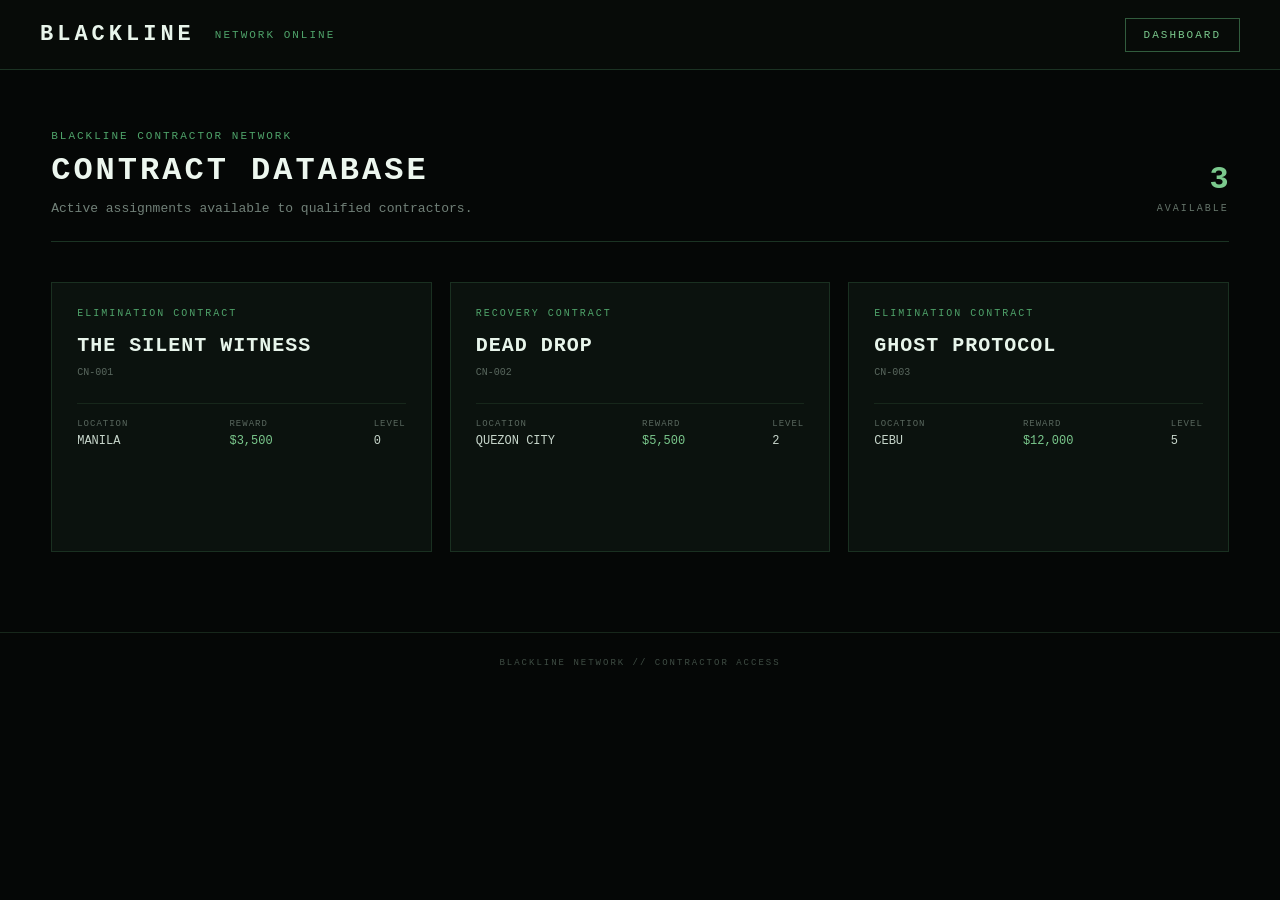
==== contracts.html @ cc5040ad "Add player progression and contract system" ====
<!DOCTYPE html>
<html lang="en">

<head>

    <meta charset="UTF-8">

    <meta
        name="viewport"
        content="width=device-width, initial-scale=1.0"
    >

    <title>BLACKLINE | Contracts</title>

    <link
        rel="stylesheet"
        href="./css/contracts.css"
    >

</head>


<body>


    <!-- ========================================
         TOP BAR
    ========================================= -->

    <header class="topbar">

        <div class="brand">

            <span class="brand-name">
                BLACKLINE
            </span>

            <span class="network-status">
                NETWORK ONLINE
            </span>

        </div>


        <button
            id="backButton"
            class="back-button"
        >
            DASHBOARD
        </button>

    </header>



    <!-- ========================================
         MAIN CONTENT
    ========================================= -->

    <main class="contracts-container">


        <!-- PAGE HEADER -->

        <section class="page-header">

            <div>

                <p class="classification">
                    BLACKLINE CONTRACTOR NETWORK
                </p>

                <h1>
                    CONTRACT DATABASE
                </h1>

                <p class="page-description">
                    Active assignments available to qualified
                    contractors.
                </p>

            </div>


            <div class="contract-count">

                <span id="contractCount">
                    0
                </span>

                <small>
                    AVAILABLE
                </small>

            </div>

        </section>



        <!-- ========================================
             CONTRACT LIST
        ========================================= -->

        <section class="contracts-section">

            <div
                id="contractsGrid"
                class="contracts-grid"
            >
            </div>

        </section>



        <!-- ========================================
             CONTRACT DETAILS
        ========================================= -->

        <section
            id="contractDetails"
            class="contract-details hidden"
        >

            <button
                id="closeDetails"
                class="close-button"
            >
                ← BACK TO CONTRACTS
            </button>


            <div class="details-header">

                <div>

                    <p
                        id="detailsClassification"
                        class="classification"
                    >
                    </p>

                    <h2 id="detailsTitle">
                    </h2>

                    <p
                        id="detailsId"
                        class="contract-id"
                    >
                    </p>

                </div>


                <div
                    id="detailsDifficulty"
                    class="difficulty"
                >
                </div>

            </div>


            <div class="details-grid">


                <div class="detail-panel">

                    <span class="detail-label">
                        TARGET
                    </span>

                    <span
                        id="detailsTarget"
                        class="detail-value"
                    >
                    </span>

                </div>


                <div class="detail-panel">

                    <span class="detail-label">
                        LOCATION
                    </span>

                    <span
                        id="detailsLocation"
                        class="detail-value"
                    >
                    </span>

                </div>


                <div class="detail-panel">

                    <span class="detail-label">
                        REQUIRED LEVEL
                    </span>

                    <span
                        id="detailsLevel"
                        class="detail-value"
                    >
                    </span>

                </div>


                <div class="detail-panel">

                    <span class="detail-label">
                        REWARD
                    </span>

                    <span
                        id="detailsReward"
                        class="detail-value reward"
                    >
                    </span>

                </div>


                <div class="detail-panel">

                    <span class="detail-label">
                        EXPERIENCE
                    </span>

                    <span
                        id="detailsXP"
                        class="detail-value"
                    >
                    </span>

                </div>


            </div>



            <div class="details-description">

                <span class="detail-label">
                    CONTRACT BRIEF
                </span>

                <p id="detailsDescription">
                </p>

            </div>



            <div class="details-actions">

                <button
                    id="acceptContract"
                    class="accept-button"
                >
                    ACCEPT CONTRACT
                </button>

            </div>


            <div
                id="contractMessage"
                class="contract-message"
            >
            </div>

        </section>


    </main>



    <!-- ========================================
         FOOTER
    ========================================= -->

    <footer>

        BLACKLINE NETWORK // CONTRACTOR ACCESS

    </footer>



    <script src="./js/player-state.js"></script>
    <script src="./js/contracts.js"></script> 

</body>

</html>
---- css/contracts.css ----
/* ========================================
   GLOBAL
======================================== */

* {
    box-sizing: border-box;
    margin: 0;
    padding: 0;
}


body {

    min-height: 100vh;

    background: #050706;

    color: #d9e6dc;

    font-family:
        "Courier New",
        monospace;

}


/* ========================================
   TOP BAR
======================================== */

.topbar {

    height: 70px;

    padding: 0 40px;

    display: flex;

    align-items: center;

    justify-content: space-between;

    border-bottom: 1px solid #1b3323;

    background: #070b08;

}


.brand {

    display: flex;

    align-items: center;

    gap: 20px;

}


.brand-name {

    font-size: 22px;

    font-weight: bold;

    letter-spacing: 4px;

    color: #e8f5eb;

}


.network-status {

    font-size: 11px;

    letter-spacing: 2px;

    color: #4fa36a;

}


.back-button {

    padding: 10px 18px;

    background: transparent;

    color: #7bc98d;

    border: 1px solid #315c3d;

    font-family: inherit;

    font-size: 11px;

    letter-spacing: 2px;

    cursor: pointer;

    transition: 0.2s;

}


.back-button:hover {

    background: #102016;

    border-color: #4fa36a;

}


/* ========================================
   MAIN CONTAINER
======================================== */

.contracts-container {

    width: min(1200px, 92%);

    margin: 0 auto;

    padding: 60px 0 80px;

}


/* ========================================
   PAGE HEADER
======================================== */

.page-header {

    display: flex;

    justify-content: space-between;

    align-items: flex-end;

    margin-bottom: 40px;

    padding-bottom: 25px;

    border-bottom: 1px solid #1b3323;

}


.classification {

    margin-bottom: 10px;

    font-size: 11px;

    letter-spacing: 2px;

    color: #4fa36a;

}


.page-header h1 {

    font-size: 32px;

    letter-spacing: 3px;

    color: #edf7ef;

}


.page-description {

    margin-top: 12px;

    color: #718078;

    font-size: 13px;

}


.contract-count {

    text-align: right;

}


.contract-count span {

    display: block;

    font-size: 32px;

    font-weight: bold;

    color: #7bc98d;

}


.contract-count small {

    font-size: 10px;

    letter-spacing: 2px;

    color: #65746a;

}


/* ========================================
   CONTRACT GRID
======================================== */

.contracts-grid {

    display: grid;

    grid-template-columns:
        repeat(3, 1fr);

    gap: 18px;

}


.contract-card {

    position: relative;

    padding: 25px;

    min-height: 270px;

    background: #0b120e;

    border: 1px solid #1a3021;

    cursor: pointer;

    transition:
        border-color 0.2s,
        background 0.2s,
        transform 0.2s;

}


.contract-card:hover {

    background: #0f1a13;

    border-color: #3b754c;

    transform: translateY(-3px);

}


.card-classification {

    font-size: 10px;

    letter-spacing: 2px;

    color: #4fa36a;

    margin-bottom: 15px;

}


.contract-card h3 {

    font-size: 20px;

    letter-spacing: 1px;

    color: #e8f5eb;

    margin-bottom: 10px;

}


.card-id {

    font-size: 10px;

    color: #59675e;

    margin-bottom: 25px;

}


.card-info {

    display: flex;

    justify-content: space-between;

    padding-top: 15px;

    border-top: 1px solid #17271b;

}


.card-info div {

    display: flex;

    flex-direction: column;

    gap: 5px;

}


.card-label {

    font-size: 9px;

    letter-spacing: 1px;

    color: #59675e;

}


.card-value {

    font-size: 12px;

    color: #c7d6cb;

}


.card-reward {

    color: #7bc98d;

}


.difficulty {

    display: inline-block;

    padding: 5px 8px;

    font-size: 9px;

    letter-spacing: 1px;

    border: 1px solid #315c3d;

    color: #7bc98d;

}


/* ========================================
   CONTRACT DETAILS
======================================== */

.contract-details {

    margin-top: 30px;

    padding: 35px;

    background: #0b120e;

    border: 1px solid #294b32;

}


.hidden {

    display: none;

}


.close-button {

    background: transparent;

    border: none;

    color: #65746a;

    font-family: inherit;

    font-size: 10px;

    letter-spacing: 1px;

    cursor: pointer;

    margin-bottom: 35px;

}


.close-button:hover {

    color: #7bc98d;

}


.details-header {

    display: flex;

    justify-content: space-between;

    align-items: flex-start;

    padding-bottom: 25px;

    border-bottom: 1px solid #1b3323;

}


.details-header h2 {

    font-size: 30px;

    letter-spacing: 2px;

    color: #edf7ef;

}


.contract-id {

    margin-top: 10px;

    color: #59675e;

    font-size: 10px;

    letter-spacing: 1px;

}


/* ========================================
   DETAILS GRID
======================================== */

.details-grid {

    display: grid;

    grid-template-columns:
        repeat(5, 1fr);

    gap: 10px;

    margin-top: 25px;

}


.detail-panel {

    padding: 18px;

    background: #080d0a;

    border: 1px solid #17271b;

}


.detail-label {

    display: block;

    margin-bottom: 8px;

    font-size: 9px;

    letter-spacing: 1px;

    color: #59675e;

}


.detail-value {

    font-size: 13px;

    color: #d4dfd7;

}


.reward {

    color: #7bc98d;

}


/* ========================================
   DESCRIPTION
======================================== */

.details-description {

    margin-top: 30px;

    padding: 25px;

    background: #080d0a;

    border-left: 2px solid #3b754c;

}


.details-description p {

    max-width: 850px;

    line-height: 1.8;

    color: #9aa89e;

    font-size: 13px;

}


/* ========================================
   ACTIONS
======================================== */

.details-actions {

    margin-top: 30px;

}


.accept-button {

    width: 100%;

    padding: 15px;

    background: #102417;

    border: 1px solid #3b754c;

    color: #9ce3aa;

    font-family: inherit;

    font-size: 12px;

    font-weight: bold;

    letter-spacing: 2px;

    cursor: pointer;

    transition: 0.2s;

}


.accept-button:hover {

    background: #17351f;

    border-color: #68b879;

}


.accept-button:disabled {

    cursor: not-allowed;

    opacity: 0.5;

}


.contract-message {

    margin-top: 15px;

    text-align: center;

    font-size: 11px;

    letter-spacing: 1px;

    color: #7bc98d;

}


/* ========================================
   FOOTER
======================================== */

footer {

    padding: 25px;

    text-align: center;

    border-top: 1px solid #17271b;

    color: #3f4d44;

    font-size: 9px;

    letter-spacing: 2px;

}


/* ========================================
   RESPONSIVE
======================================== */

@media (max-width: 900px) {

    .contracts-grid {

        grid-template-columns:
            repeat(2, 1fr);

    }

    .details-grid {

        grid-template-columns:
            repeat(2, 1fr);

    }

}


@media (max-width: 600px) {

    .topbar {

        padding: 0 20px;

    }

    .contracts-container {

        padding-top: 35px;

    }

    .page-header {

        align-items: flex-start;

        flex-direction: column;

        gap: 20px;

    }

    .contract-count {

        text-align: left;

    }

    .contracts-grid {

        grid-template-columns: 1fr;

    }

    .details-grid {

        grid-template-columns: 1fr;

    }

    .details-header {

        flex-direction: column;

        gap: 20px;

    }

}
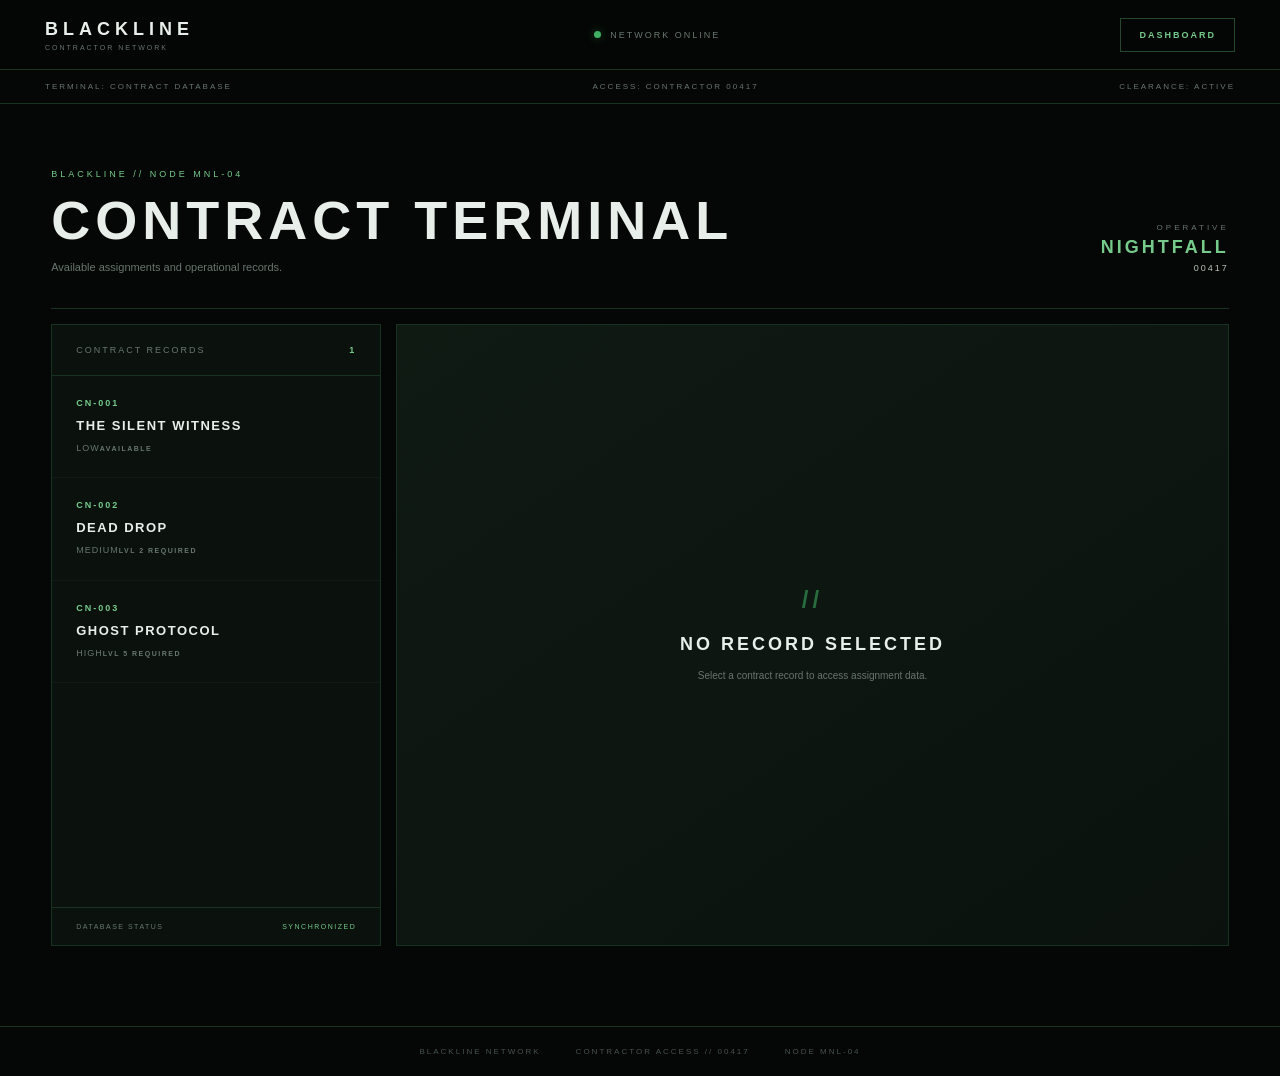
==== commit 1f2af9c3: "Build 8.5 - BLACKLINE UI System" ====
--- a/contracts.html
+++ b/contracts.html
@@ -10,7 +10,7 @@
         content="width=device-width, initial-scale=1.0"
     >
 
-    <title>BLACKLINE | Contracts</title>
+    <title>BLACKLINE | Contract Terminal</title>
 
     <link
         rel="stylesheet"
@@ -24,278 +24,414 @@
 
 
     <!-- ========================================
-         TOP BAR
+         BLACKLINE TERMINAL
     ========================================= -->
 
-    <header class="topbar">
-
-        <div class="brand">
-
-            <span class="brand-name">
-                BLACKLINE
-            </span>
-
-            <span class="network-status">
-                NETWORK ONLINE
+    <div class="terminal-shell">
+
+
+        <!-- ====================================
+             TOP BAR
+        ===================================== -->
+
+        <header class="topbar">
+
+            <div class="system-brand">
+
+                <div class="brand-main">
+                    BLACKLINE
+                </div>
+
+                <div class="brand-sub">
+                    CONTRACTOR NETWORK
+                </div>
+
+            </div>
+
+
+            <div class="topbar-center">
+
+                <span class="system-indicator"></span>
+
+                <span>
+                    NETWORK ONLINE
+                </span>
+
+            </div>
+
+
+            <button
+                id="backButton"
+                class="terminal-button back-button"
+            >
+                DASHBOARD
+            </button>
+
+        </header>
+
+
+
+        <!-- ====================================
+             SYSTEM BAR
+        ===================================== -->
+
+        <div class="system-bar">
+
+            <span>
+                TERMINAL: CONTRACT DATABASE
+            </span>
+
+            <span>
+                ACCESS: CONTRACTOR 00417
+            </span>
+
+            <span>
+                CLEARANCE: ACTIVE
             </span>
 
         </div>
 
 
-        <button
-            id="backButton"
-            class="back-button"
-        >
-            DASHBOARD
-        </button>
-
-    </header>
+
+        <!-- ====================================
+             MAIN
+        ===================================== -->
+
+        <main class="terminal-main">
+
+
+            <!-- ==================================
+                 TERMINAL HEADER
+            =================================== -->
+
+            <section class="terminal-header">
+
+                <div>
+
+                    <div class="section-code">
+                        BLACKLINE // NODE MNL-04
+                    </div>
+
+                    <h1>
+                        CONTRACT TERMINAL
+                    </h1>
+
+                    <p>
+                        Available assignments and operational records.
+                    </p>
+
+                </div>
+
+
+                <div class="operative-info">
+
+                    <span class="info-label">
+                        OPERATIVE
+                    </span>
+
+                    <strong id="operativeCodename">
+                        NIGHTFALL
+                    </strong>
+
+                    <span id="operativeId">
+                        00417
+                    </span>
+
+                </div>
+
+            </section>
+
+
+
+            <!-- ==================================
+                 TERMINAL CONTENT
+            =================================== -->
+
+            <section class="terminal-content">
+
+
+                <!-- =================================
+                     CONTRACT RECORDS
+                ================================== -->
+
+                <aside class="contract-list-panel">
+
+
+                    <div class="panel-header">
+
+                        <span>
+                            CONTRACT RECORDS
+                        </span>
+
+                        <span id="contractCount">
+                            0
+                        </span>
+
+                    </div>
+
+
+                    <div
+                        id="contractsGrid"
+                        class="contract-list"
+                    >
+                    </div>
+
+
+                    <div class="panel-footer">
+
+                        DATABASE STATUS
+
+                        <span>
+                            SYNCHRONIZED
+                        </span>
+
+                    </div>
+
+                </aside>
+
+
+
+                <!-- =================================
+                     CONTRACT DETAILS
+                ================================== -->
+
+                <section
+                    id="contractDetails"
+                    class="contract-details"
+                >
+
+
+                    <div class="details-empty">
+
+                        <div class="empty-symbol">
+                            //
+                        </div>
+
+                        <h2>
+                            NO RECORD SELECTED
+                        </h2>
+
+                        <p>
+                            Select a contract record
+                            to access assignment data.
+                        </p>
+
+                    </div>
+
+
+                    <!-- =============================
+                         ACTUAL DETAILS
+                    ============================== -->
+
+                    <div
+                        id="detailsContent"
+                        class="details-content hidden"
+                    >
+
+
+                        <div class="details-top">
+
+                            <div>
+
+                                <div
+                                    id="detailsClassification"
+                                    class="classification"
+                                >
+                                </div>
+
+                                <h2 id="detailsTitle">
+                                </h2>
+
+                                <div
+                                    id="detailsId"
+                                    class="details-id"
+                                >
+                                </div>
+
+                            </div>
+
+
+                            <div
+                                id="detailsDifficulty"
+                                class="difficulty"
+                            >
+                            </div>
+
+                        </div>
+
+
+
+                        <!-- =========================
+                             DATA GRID
+                        ========================== -->
+
+                        <div class="data-grid">
+
+
+                            <div class="data-cell">
+
+                                <span>
+                                    TARGET
+                                </span>
+
+                                <strong id="detailsTarget">
+                                </strong>
+
+                            </div>
+
+
+                            <div class="data-cell">
+
+                                <span>
+                                    LOCATION
+                                </span>
+
+                                <strong id="detailsLocation">
+                                </strong>
+
+                            </div>
+
+
+                            <div class="data-cell">
+
+                                <span>
+                                    REQUIRED LEVEL
+                                </span>
+
+                                <strong id="detailsLevel">
+                                </strong>
+
+                            </div>
+
+
+                            <div class="data-cell">
+
+                                <span>
+                                    REWARD
+                                </span>
+
+                                <strong
+                                    id="detailsReward"
+                                    class="reward"
+                                >
+                                </strong>
+
+                            </div>
+
+
+                            <div class="data-cell">
+
+                                <span>
+                                    EXPERIENCE
+                                </span>
+
+                                <strong id="detailsXP">
+                                </strong>
+
+                            </div>
+
+
+                        </div>
+
+
+
+                        <!-- =========================
+                             BRIEF
+                        ========================== -->
+
+                        <div class="brief-panel">
+
+                            <div class="brief-header">
+
+                                <span>
+                                    CONTRACT BRIEF
+                                </span>
+
+                                <span>
+                                    CLASSIFIED
+                                </span>
+
+                            </div>
+
+
+                            <p id="detailsDescription">
+                            </p>
+
+                        </div>
+
+
+
+                        <!-- =========================
+                             ACTION
+                        ========================== -->
+
+                        <div class="details-actions">
+
+
+                            <div
+                                id="contractMessage"
+                                class="contract-message"
+                            >
+                            </div>
+
+
+                            <button
+                                id="acceptContract"
+                                class="accept-button"
+                            >
+                                ACCEPT CONTRACT
+                            </button>
+
+                        </div>
+
+
+                    </div>
+
+                </section>
+
+
+            </section>
+
+
+        </main>
+
+
+
+        <!-- ====================================
+             FOOTER
+        ===================================== -->
+
+        <footer class="terminal-footer">
+
+            <span>
+                BLACKLINE NETWORK
+            </span>
+
+            <span>
+                CONTRACTOR ACCESS // 00417
+            </span>
+
+            <span>
+                NODE MNL-04
+            </span>
+
+        </footer>
+
+
+    </div>
 
 
 
     <!-- ========================================
-         MAIN CONTENT
+         SCRIPTS
     ========================================= -->
 
-    <main class="contracts-container">
-
-
-        <!-- PAGE HEADER -->
-
-        <section class="page-header">
-
-            <div>
-
-                <p class="classification">
-                    BLACKLINE CONTRACTOR NETWORK
-                </p>
-
-                <h1>
-                    CONTRACT DATABASE
-                </h1>
-
-                <p class="page-description">
-                    Active assignments available to qualified
-                    contractors.
-                </p>
-
-            </div>
-
-
-            <div class="contract-count">
-
-                <span id="contractCount">
-                    0
-                </span>
-
-                <small>
-                    AVAILABLE
-                </small>
-
-            </div>
-
-        </section>
-
-
-
-        <!-- ========================================
-             CONTRACT LIST
-        ========================================= -->
-
-        <section class="contracts-section">
-
-            <div
-                id="contractsGrid"
-                class="contracts-grid"
-            >
-            </div>
-
-        </section>
-
-
-
-        <!-- ========================================
-             CONTRACT DETAILS
-        ========================================= -->
-
-        <section
-            id="contractDetails"
-            class="contract-details hidden"
-        >
-
-            <button
-                id="closeDetails"
-                class="close-button"
-            >
-                ← BACK TO CONTRACTS
-            </button>
-
-
-            <div class="details-header">
-
-                <div>
-
-                    <p
-                        id="detailsClassification"
-                        class="classification"
-                    >
-                    </p>
-
-                    <h2 id="detailsTitle">
-                    </h2>
-
-                    <p
-                        id="detailsId"
-                        class="contract-id"
-                    >
-                    </p>
-
-                </div>
-
-
-                <div
-                    id="detailsDifficulty"
-                    class="difficulty"
-                >
-                </div>
-
-            </div>
-
-
-            <div class="details-grid">
-
-
-                <div class="detail-panel">
-
-                    <span class="detail-label">
-                        TARGET
-                    </span>
-
-                    <span
-                        id="detailsTarget"
-                        class="detail-value"
-                    >
-                    </span>
-
-                </div>
-
-
-                <div class="detail-panel">
-
-                    <span class="detail-label">
-                        LOCATION
-                    </span>
-
-                    <span
-                        id="detailsLocation"
-                        class="detail-value"
-                    >
-                    </span>
-
-                </div>
-
-
-                <div class="detail-panel">
-
-                    <span class="detail-label">
-                        REQUIRED LEVEL
-                    </span>
-
-                    <span
-                        id="detailsLevel"
-                        class="detail-value"
-                    >
-                    </span>
-
-                </div>
-
-
-                <div class="detail-panel">
-
-                    <span class="detail-label">
-                        REWARD
-                    </span>
-
-                    <span
-                        id="detailsReward"
-                        class="detail-value reward"
-                    >
-                    </span>
-
-                </div>
-
-
-                <div class="detail-panel">
-
-                    <span class="detail-label">
-                        EXPERIENCE
-                    </span>
-
-                    <span
-                        id="detailsXP"
-                        class="detail-value"
-                    >
-                    </span>
-
-                </div>
-
-
-            </div>
-
-
-
-            <div class="details-description">
-
-                <span class="detail-label">
-                    CONTRACT BRIEF
-                </span>
-
-                <p id="detailsDescription">
-                </p>
-
-            </div>
-
-
-
-            <div class="details-actions">
-
-                <button
-                    id="acceptContract"
-                    class="accept-button"
-                >
-                    ACCEPT CONTRACT
-                </button>
-
-            </div>
-
-
-            <div
-                id="contractMessage"
-                class="contract-message"
-            >
-            </div>
-
-        </section>
-
-
-    </main>
-
-
-
-    <!-- ========================================
-         FOOTER
-    ========================================= -->
-
-    <footer>
-
-        BLACKLINE NETWORK // CONTRACTOR ACCESS
-
-    </footer>
-
-
-
     <script src="./js/player-state.js"></script>
-    <script src="./js/contracts.js"></script> 
+
+    <script src="./js/world-state.js"></script>
+
+    <script src="./js/contracts.js"></script>
+
 
 </body>
 
--- a/css/contracts.css
+++ b/css/contracts.css
@@ -1,26 +1,75 @@
 /* ========================================
-   GLOBAL
+   BLACKLINE CONTRACT DATABASE
+   DASHBOARD-MATCHED UI
+======================================== */
+
+
+/* ========================================
+   RESET
 ======================================== */
 
 * {
-    box-sizing: border-box;
     margin: 0;
     padding: 0;
+    box-sizing: border-box;
+}
+
+
+:root {
+    --black: #050706;
+    --black-light: #080c09;
+
+    --panel: #0b120e;
+    --panel-light: #0f1a13;
+
+    --border: #183221;
+    --border-light: #23472f;
+
+    --green-dark: #174428;
+    --green: #286b3e;
+    --green-bright: #3faf62;
+    --green-light: #75c98a;
+
+    --white: #e8eee9;
+    --text: #b6c3ba;
+    --muted: #68766e;
+
+    --danger: #8f4545;
+}
+
+
+html {
+    background: var(--black);
 }
 
 
 body {
+    background: var(--black);
+    color: var(--white);
+
+    font-family:
+        Arial,
+        Helvetica,
+        sans-serif;
 
     min-height: 100vh;
-
-    background: #050706;
-
-    color: #d9e6dc;
-
-    font-family:
-        "Courier New",
-        monospace;
-
+}
+
+
+button {
+    font-family: inherit;
+}
+
+
+/* ========================================
+   TERMINAL SHELL
+======================================== */
+
+.terminal-shell {
+    min-height: 100vh;
+
+    display: flex;
+    flex-direction: column;
 }
 
 
@@ -29,596 +78,822 @@
 ======================================== */
 
 .topbar {
-
     height: 70px;
 
-    padding: 0 40px;
-
-    display: flex;
-
+    display: flex;
     align-items: center;
-
     justify-content: space-between;
 
-    border-bottom: 1px solid #1b3323;
-
-    background: #070b08;
-
-}
-
-
-.brand {
-
-    display: flex;
-
+    padding: 0 45px;
+
+    border-bottom: 1px solid var(--border);
+
+    background: rgba(5, 7, 6, 0.95);
+}
+
+
+/* ========================================
+   BRAND
+======================================== */
+
+.system-brand {
+    display: flex;
+    flex-direction: column;
+    gap: 4px;
+}
+
+
+.brand-main {
+    font-size: 18px;
+
+    font-weight: 800;
+
+    letter-spacing: 5px;
+
+    color: var(--white);
+}
+
+
+.brand-sub {
+    color: var(--muted);
+
+    font-size: 7px;
+
+    letter-spacing: 2px;
+}
+
+
+/* ========================================
+   NETWORK STATUS
+======================================== */
+
+.topbar-center {
+    display: flex;
     align-items: center;
 
-    gap: 20px;
-
-}
-
-
-.brand-name {
-
-    font-size: 22px;
-
-    font-weight: bold;
+    gap: 9px;
+
+    color: var(--muted);
+
+    font-size: 9px;
+
+    letter-spacing: 2px;
+}
+
+
+.system-indicator {
+    width: 7px;
+    height: 7px;
+
+    border-radius: 50%;
+
+    background: var(--green-bright);
+
+    box-shadow:
+        0 0 10px rgba(63, 175, 98, 0.45);
+}
+
+
+/* ========================================
+   TOPBAR BUTTON
+======================================== */
+
+.terminal-button {
+    padding: 11px 18px;
+
+    background: transparent;
+
+    color: var(--green-light);
+
+    border: 1px solid var(--border-light);
+
+    font-size: 9px;
+
+    font-weight: 700;
+
+    letter-spacing: 2px;
+
+    cursor: pointer;
+
+    transition:
+        background 0.25s ease,
+        border-color 0.25s ease,
+        color 0.25s ease;
+}
+
+
+.terminal-button:hover {
+    background: var(--green-dark);
+
+    border-color: var(--green-bright);
+
+    color: var(--white);
+}
+
+
+/* ========================================
+   SYSTEM BAR
+======================================== */
+
+.system-bar {
+    display: flex;
+    align-items: center;
+    justify-content: space-between;
+
+    padding: 12px 45px;
+
+    border-bottom: 1px solid var(--border);
+
+    color: var(--muted);
+
+    font-size: 8px;
+
+    letter-spacing: 2px;
+}
+
+
+/* ========================================
+   MAIN
+======================================== */
+
+.terminal-main {
+    width: min(1200px, 92%);
+
+    margin: 0 auto;
+
+    padding: 65px 0 80px;
+
+    flex: 1;
+}
+
+
+/* ========================================
+   TERMINAL HEADER
+======================================== */
+
+.terminal-header {
+    display: flex;
+
+    align-items: flex-end;
+
+    justify-content: space-between;
+
+    padding-bottom: 35px;
+
+    border-bottom: 1px solid var(--border);
+}
+
+
+.section-code {
+    color: var(--green-light);
+
+    font-size: 9px;
+
+    letter-spacing: 3px;
+
+    margin-bottom: 10px;
+}
+
+
+.terminal-header h1 {
+    font-size: clamp(36px, 5vw, 54px);
+
+    font-weight: 800;
+
+    letter-spacing: 5px;
+}
+
+
+.terminal-header p {
+    margin-top: 10px;
+
+    color: var(--muted);
+
+    font-size: 11px;
+}
+
+
+/* ========================================
+   OPERATIVE INFO
+======================================== */
+
+.operative-info {
+    display: flex;
+
+    flex-direction: column;
+
+    align-items: flex-end;
+
+    gap: 5px;
+}
+
+
+.info-label {
+    color: var(--muted);
+
+    font-size: 8px;
+
+    letter-spacing: 3px;
+}
+
+
+.operative-info strong {
+    color: var(--green-light);
+
+    font-size: 18px;
+
+    letter-spacing: 3px;
+}
+
+
+#operativeId {
+    color: var(--text);
+
+    font-size: 9px;
+
+    letter-spacing: 2px;
+}
+
+
+/* ========================================
+   MAIN CONTENT
+======================================== */
+
+.terminal-content {
+    display: grid;
+
+    grid-template-columns: 330px 1fr;
+
+    gap: 15px;
+
+    margin-top: 15px;
+
+    align-items: stretch;
+}
+
+
+/* ========================================
+   SHARED PANEL
+======================================== */
+
+.contract-list-panel,
+.contract-details {
+    background: var(--panel);
+
+    border: 1px solid var(--border);
+}
+
+
+/* ========================================
+   CONTRACT LIST PANEL
+======================================== */
+
+.contract-list-panel {
+    display: flex;
+
+    flex-direction: column;
+
+    min-height: 620px;
+}
+
+
+.panel-header {
+    display: flex;
+
+    align-items: center;
+
+    justify-content: space-between;
+
+    padding: 20px 24px;
+
+    border-bottom: 1px solid var(--border);
+
+    color: var(--muted);
+
+    font-size: 9px;
+
+    letter-spacing: 2px;
+}
+
+
+#contractCount {
+    color: var(--green-light);
+
+    font-weight: 700;
+}
+
+
+/* ========================================
+   CONTRACT LIST
+======================================== */
+
+.contract-list {
+    display: flex;
+
+    flex-direction: column;
+
+    flex: 1;
+}
+
+
+/* ========================================
+   CONTRACT RECORD
+======================================== */
+
+.contract-record {
+    position: relative;
+
+    padding: 22px 24px;
+
+    border-bottom: 1px solid #101a14;
+
+    cursor: pointer;
+
+    transition:
+        background 0.25s ease,
+        border-color 0.25s ease;
+}
+
+
+.contract-record:hover {
+    background: var(--panel-light);
+}
+
+
+.contract-record.selected {
+    background:
+        linear-gradient(
+            145deg,
+            var(--panel-light),
+            var(--panel)
+        );
+
+    border-left: 2px solid var(--green-bright);
+}
+
+
+.contract-record.selected::before {
+    content: "";
+
+    position: absolute;
+
+    left: 0;
+    top: 0;
+    bottom: 0;
+
+    width: 1px;
+
+    background: var(--green-bright);
+
+    box-shadow:
+        0 0 10px rgba(63, 175, 98, 0.3);
+}
+
+
+/* ========================================
+   RECORD HEADER
+======================================== */
+
+.record-header {
+    display: flex;
+
+    align-items: flex-start;
+
+    justify-content: space-between;
+
+    gap: 15px;
+}
+
+
+.record-id {
+    color: var(--green-light);
+
+    font-size: 9px;
+
+    font-weight: 700;
+
+    letter-spacing: 2px;
+}
+
+
+.record-status {
+    font-size: 7px;
+
+    font-weight: 700;
+
+    letter-spacing: 1.5px;
+}
+
+
+.record-status.available,
+.record-status.active {
+    color: var(--green-light);
+}
+
+
+.record-status.locked {
+    color: var(--muted);
+}
+
+
+.record-status.resolved {
+    color: var(--green-bright);
+}
+
+
+.record-status.failed {
+    color: var(--danger);
+}
+
+
+/* ========================================
+   RECORD TITLE
+======================================== */
+
+.record-title {
+    margin-top: 10px;
+
+    color: var(--white);
+
+    font-size: 13px;
+
+    font-weight: 700;
+
+    letter-spacing: 1.5px;
+}
+
+
+.record-meta {
+    margin-top: 8px;
+
+    color: var(--muted);
+
+    font-size: 9px;
+
+    letter-spacing: 1px;
+
+    line-height: 1.6;
+}
+
+
+/* ========================================
+   PANEL FOOTER
+======================================== */
+
+.panel-footer {
+    display: flex;
+
+    justify-content: space-between;
+
+    gap: 15px;
+
+    padding: 15px 24px;
+
+    border-top: 1px solid var(--border);
+
+    color: var(--muted);
+
+    font-size: 7px;
+
+    letter-spacing: 1.5px;
+}
+
+
+.panel-footer span {
+    color: var(--green-light);
+}
+
+
+/* ========================================
+   CONTRACT DETAILS
+======================================== */
+
+.contract-details {
+    min-height: 620px;
+
+    background:
+        linear-gradient(
+            145deg,
+            var(--panel-light),
+            var(--panel)
+        );
+}
+
+
+.details-empty {
+    min-height: 620px;
+
+    display: flex;
+
+    align-items: center;
+    justify-content: center;
+
+    flex-direction: column;
+
+    text-align: center;
+
+    padding: 40px;
+}
+
+
+.empty-symbol {
+    color: var(--green);
+
+    font-size: 24px;
+
+    font-weight: 700;
 
     letter-spacing: 4px;
 
-    color: #e8f5eb;
-
-}
-
-
-.network-status {
-
-    font-size: 11px;
-
-    letter-spacing: 2px;
-
-    color: #4fa36a;
-
-}
-
-
-.back-button {
-
-    padding: 10px 18px;
-
-    background: transparent;
-
-    color: #7bc98d;
-
-    border: 1px solid #315c3d;
-
-    font-family: inherit;
-
-    font-size: 11px;
-
-    letter-spacing: 2px;
-
-    cursor: pointer;
-
-    transition: 0.2s;
-
-}
-
-
-.back-button:hover {
-
-    background: #102016;
-
-    border-color: #4fa36a;
-
-}
-
-
-/* ========================================
-   MAIN CONTAINER
-======================================== */
-
-.contracts-container {
-
-    width: min(1200px, 92%);
-
-    margin: 0 auto;
-
-    padding: 60px 0 80px;
-
-}
-
-
-/* ========================================
-   PAGE HEADER
-======================================== */
-
-.page-header {
-
-    display: flex;
+    margin-bottom: 20px;
+}
+
+
+.details-empty h2 {
+    font-size: 18px;
+
+    letter-spacing: 3px;
+}
+
+
+.details-empty p {
+    max-width: 320px;
+
+    margin-top: 12px;
+
+    color: var(--muted);
+
+    font-size: 10px;
+
+    line-height: 1.7;
+}
+
+
+/* ========================================
+   DETAILS CONTENT
+======================================== */
+
+.details-content {
+    padding: 30px;
+}
+
+
+.hidden {
+    display: none;
+}
+
+
+/* ========================================
+   DETAILS TOP
+======================================== */
+
+.details-top {
+    display: flex;
+
+    align-items: flex-start;
 
     justify-content: space-between;
 
-    align-items: flex-end;
-
-    margin-bottom: 40px;
+    gap: 30px;
 
     padding-bottom: 25px;
 
-    border-bottom: 1px solid #1b3323;
-
+    border-bottom: 1px solid var(--border);
 }
 
 
 .classification {
-
-    margin-bottom: 10px;
-
-    font-size: 11px;
-
-    letter-spacing: 2px;
-
-    color: #4fa36a;
-
-}
-
-
-.page-header h1 {
-
-    font-size: 32px;
+    color: var(--green-light);
+
+    font-size: 9px;
 
     letter-spacing: 3px;
 
-    color: #edf7ef;
-
-}
-
-
-.page-description {
-
-    margin-top: 12px;
-
-    color: #718078;
-
-    font-size: 13px;
-
-}
-
-
-.contract-count {
-
-    text-align: right;
-
-}
-
-
-.contract-count span {
-
-    display: block;
-
-    font-size: 32px;
-
-    font-weight: bold;
-
-    color: #7bc98d;
-
-}
-
-
-.contract-count small {
-
-    font-size: 10px;
-
-    letter-spacing: 2px;
-
-    color: #65746a;
-
-}
-
-
-/* ========================================
-   CONTRACT GRID
-======================================== */
-
-.contracts-grid {
-
+    margin-bottom: 9px;
+}
+
+
+.details-top h2 {
+    font-size: 28px;
+
+    font-weight: 700;
+
+    letter-spacing: 3px;
+}
+
+
+.details-id {
+    margin-top: 8px;
+
+    color: var(--muted);
+
+    font-size: 8px;
+
+    letter-spacing: 2px;
+}
+
+
+/* ========================================
+   DIFFICULTY
+======================================== */
+
+.difficulty {
+    padding: 8px 12px;
+
+    border: 1px solid var(--border-light);
+
+    color: var(--green-light);
+
+    font-size: 8px;
+
+    font-weight: 700;
+
+    letter-spacing: 2px;
+
+    white-space: nowrap;
+}
+
+
+/* ========================================
+   DATA GRID
+======================================== */
+
+.data-grid {
     display: grid;
 
     grid-template-columns:
         repeat(3, 1fr);
 
-    gap: 18px;
-
-}
-
-
-.contract-card {
-
-    position: relative;
-
-    padding: 25px;
-
-    min-height: 270px;
-
-    background: #0b120e;
-
-    border: 1px solid #1a3021;
+    gap: 1px;
+
+    margin-top: 15px;
+
+    background: var(--border);
+}
+
+
+.data-cell {
+    min-height: 80px;
+
+    padding: 18px;
+
+    background: var(--panel);
+}
+
+
+.data-cell span {
+    display: block;
+
+    color: var(--muted);
+
+    font-size: 8px;
+
+    letter-spacing: 2px;
+
+    margin-bottom: 10px;
+}
+
+
+.data-cell strong {
+    color: var(--text);
+
+    font-size: 12px;
+
+    letter-spacing: 1px;
+}
+
+
+.data-cell .reward {
+    color: var(--green-light);
+}
+
+
+/* ========================================
+   BRIEF
+======================================== */
+
+.brief-panel {
+    margin-top: 15px;
+
+    border: 1px solid var(--border);
+
+    background: var(--panel);
+}
+
+
+.brief-header {
+    display: flex;
+
+    align-items: center;
+
+    justify-content: space-between;
+
+    padding: 16px 20px;
+
+    border-bottom: 1px solid var(--border);
+
+    color: var(--muted);
+
+    font-size: 8px;
+
+    letter-spacing: 2px;
+}
+
+
+.brief-header span:last-child {
+    color: var(--green-light);
+}
+
+
+.brief-panel p {
+    padding: 22px 20px;
+
+    color: var(--text);
+
+    font-size: 11px;
+
+    line-height: 1.8;
+}
+
+
+/* ========================================
+   ACTIONS
+======================================== */
+
+.details-actions {
+    display: flex;
+
+    align-items: center;
+
+    justify-content: space-between;
+
+    gap: 20px;
+
+    margin-top: 25px;
+}
+
+
+.contract-message {
+    color: var(--muted);
+
+    font-size: 9px;
+
+    letter-spacing: 1px;
+
+    line-height: 1.6;
+}
+
+
+.accept-button {
+    padding: 14px 24px;
+
+    background: transparent;
+
+    color: var(--green-light);
+
+    border: 1px solid var(--border-light);
+
+    font-size: 9px;
+
+    font-weight: 700;
+
+    letter-spacing: 2px;
 
     cursor: pointer;
 
     transition:
-        border-color 0.2s,
-        background 0.2s,
-        transform 0.2s;
-
-}
-
-
-.contract-card:hover {
-
-    background: #0f1a13;
-
-    border-color: #3b754c;
-
-    transform: translateY(-3px);
-
-}
-
-
-.card-classification {
-
-    font-size: 10px;
-
-    letter-spacing: 2px;
-
-    color: #4fa36a;
-
-    margin-bottom: 15px;
-
-}
-
-
-.contract-card h3 {
-
-    font-size: 20px;
-
-    letter-spacing: 1px;
-
-    color: #e8f5eb;
-
-    margin-bottom: 10px;
-
-}
-
-
-.card-id {
-
-    font-size: 10px;
-
-    color: #59675e;
-
-    margin-bottom: 25px;
-
-}
-
-
-.card-info {
-
-    display: flex;
-
-    justify-content: space-between;
-
-    padding-top: 15px;
-
-    border-top: 1px solid #17271b;
-
-}
-
-
-.card-info div {
-
-    display: flex;
-
-    flex-direction: column;
-
-    gap: 5px;
-
-}
-
-
-.card-label {
-
-    font-size: 9px;
-
-    letter-spacing: 1px;
-
-    color: #59675e;
-
-}
-
-
-.card-value {
-
-    font-size: 12px;
-
-    color: #c7d6cb;
-
-}
-
-
-.card-reward {
-
-    color: #7bc98d;
-
-}
-
-
-.difficulty {
-
-    display: inline-block;
-
-    padding: 5px 8px;
-
-    font-size: 9px;
-
-    letter-spacing: 1px;
-
-    border: 1px solid #315c3d;
-
-    color: #7bc98d;
-
-}
-
-
-/* ========================================
-   CONTRACT DETAILS
-======================================== */
-
-.contract-details {
-
-    margin-top: 30px;
-
-    padding: 35px;
-
-    background: #0b120e;
-
-    border: 1px solid #294b32;
-
-}
-
-
-.hidden {
-
-    display: none;
-
-}
-
-
-.close-button {
+        background 0.25s ease,
+        border-color 0.25s ease,
+        color 0.25s ease;
+}
+
+
+.accept-button:hover {
+    background: var(--green-dark);
+
+    border-color: var(--green-bright);
+
+    color: var(--white);
+}
+
+
+.accept-button:disabled {
+    color: var(--muted);
+
+    border-color: var(--border);
 
     background: transparent;
 
-    border: none;
-
-    color: #65746a;
-
-    font-family: inherit;
-
-    font-size: 10px;
-
-    letter-spacing: 1px;
-
-    cursor: pointer;
-
-    margin-bottom: 35px;
-
-}
-
-
-.close-button:hover {
-
-    color: #7bc98d;
-
-}
-
-
-.details-header {
-
-    display: flex;
-
-    justify-content: space-between;
-
-    align-items: flex-start;
-
-    padding-bottom: 25px;
-
-    border-bottom: 1px solid #1b3323;
-
-}
-
-
-.details-header h2 {
-
-    font-size: 30px;
-
-    letter-spacing: 2px;
-
-    color: #edf7ef;
-
-}
-
-
-.contract-id {
-
-    margin-top: 10px;
-
-    color: #59675e;
-
-    font-size: 10px;
-
-    letter-spacing: 1px;
-
-}
-
-
-/* ========================================
-   DETAILS GRID
-======================================== */
-
-.details-grid {
-
-    display: grid;
-
-    grid-template-columns:
-        repeat(5, 1fr);
-
-    gap: 10px;
-
-    margin-top: 25px;
-
-}
-
-
-.detail-panel {
-
-    padding: 18px;
-
-    background: #080d0a;
-
-    border: 1px solid #17271b;
-
-}
-
-
-.detail-label {
-
-    display: block;
-
-    margin-bottom: 8px;
-
-    font-size: 9px;
-
-    letter-spacing: 1px;
-
-    color: #59675e;
-
-}
-
-
-.detail-value {
-
-    font-size: 13px;
-
-    color: #d4dfd7;
-
-}
-
-
-.reward {
-
-    color: #7bc98d;
-
-}
-
-
-/* ========================================
-   DESCRIPTION
-======================================== */
-
-.details-description {
-
-    margin-top: 30px;
-
-    padding: 25px;
-
-    background: #080d0a;
-
-    border-left: 2px solid #3b754c;
-
-}
-
-
-.details-description p {
-
-    max-width: 850px;
-
-    line-height: 1.8;
-
-    color: #9aa89e;
-
-    font-size: 13px;
-
-}
-
-
-/* ========================================
-   ACTIONS
-======================================== */
-
-.details-actions {
-
-    margin-top: 30px;
-
-}
-
-
-.accept-button {
-
-    width: 100%;
-
-    padding: 15px;
-
-    background: #102417;
-
-    border: 1px solid #3b754c;
-
-    color: #9ce3aa;
-
-    font-family: inherit;
-
-    font-size: 12px;
-
-    font-weight: bold;
-
-    letter-spacing: 2px;
-
-    cursor: pointer;
-
-    transition: 0.2s;
-
-}
-
-
-.accept-button:hover {
-
-    background: #17351f;
-
-    border-color: #68b879;
-
-}
-
-
-.accept-button:disabled {
-
     cursor: not-allowed;
-
-    opacity: 0.5;
-
-}
-
-
-.contract-message {
-
-    margin-top: 15px;
-
-    text-align: center;
-
-    font-size: 11px;
-
-    letter-spacing: 1px;
-
-    color: #7bc98d;
-
+}
+
+
+.accept-button:disabled:hover {
+    color: var(--muted);
+
+    border-color: var(--border);
+
+    background: transparent;
 }
 
 
@@ -626,20 +901,22 @@
    FOOTER
 ======================================== */
 
-footer {
-
-    padding: 25px;
-
-    text-align: center;
-
-    border-top: 1px solid #17271b;
-
-    color: #3f4d44;
-
-    font-size: 9px;
-
-    letter-spacing: 2px;
-
+.terminal-footer {
+    display: flex;
+
+    justify-content: center;
+
+    gap: 35px;
+
+    padding: 20px 30px;
+
+    border-top: 1px solid var(--border);
+
+    color: #46534b;
+
+    font-size: 8px;
+
+    letter-spacing: 2px;
 }
 
 
@@ -649,71 +926,128 @@
 
 @media (max-width: 900px) {
 
-    .contracts-grid {
-
-        grid-template-columns:
-            repeat(2, 1fr);
-
-    }
-
-    .details-grid {
-
-        grid-template-columns:
-            repeat(2, 1fr);
-
-    }
-
-}
-
-
-@media (max-width: 600px) {
+    .terminal-content {
+        grid-template-columns: 1fr;
+    }
+
+    .contract-list-panel {
+        min-height: auto;
+    }
+
+    .contract-list {
+        max-height: 350px;
+        overflow-y: auto;
+    }
+
+    .contract-details {
+        min-height: auto;
+    }
+
+    .details-empty {
+        min-height: 450px;
+    }
+}
+
+
+@media (max-width: 700px) {
 
     .topbar {
-
         padding: 0 20px;
-
-    }
-
-    .contracts-container {
-
-        padding-top: 35px;
-
-    }
-
-    .page-header {
+    }
+
+    .system-bar {
+        padding: 12px 20px;
+
+        flex-direction: column;
 
         align-items: flex-start;
 
+        gap: 7px;
+    }
+
+    .topbar-center {
+        display: none;
+    }
+
+    .terminal-main {
+        width: 90%;
+
+        padding-top: 40px;
+    }
+
+    .terminal-header {
+        align-items: flex-start;
+
+        gap: 30px;
+    }
+
+    .terminal-header h1 {
+        font-size: 34px;
+
+        letter-spacing: 3px;
+    }
+
+    .operative-info {
+        align-items: flex-start;
+    }
+
+    .data-grid {
+        grid-template-columns: 1fr 1fr;
+    }
+
+    .details-content {
+        padding: 22px;
+    }
+
+    .details-actions {
+        align-items: flex-start;
+
         flex-direction: column;
-
-        gap: 20px;
-
-    }
-
-    .contract-count {
-
-        text-align: left;
-
-    }
-
-    .contracts-grid {
-
+    }
+
+    .accept-button {
+        width: 100%;
+    }
+
+    .terminal-footer {
+        flex-direction: column;
+
+        align-items: center;
+
+        gap: 10px;
+    }
+}
+
+
+@media (max-width: 500px) {
+
+    .brand-sub {
+        display: none;
+    }
+
+    .back-button {
+        padding: 9px 12px;
+
+        font-size: 8px;
+    }
+
+    .terminal-header {
+        flex-direction: column;
+    }
+
+    .terminal-header h1 {
+        font-size: 30px;
+    }
+
+    .data-grid {
         grid-template-columns: 1fr;
-
-    }
-
-    .details-grid {
-
-        grid-template-columns: 1fr;
-
-    }
-
-    .details-header {
-
+    }
+
+    .details-top {
         flex-direction: column;
-
-        gap: 20px;
-
-    }
-
-}+    }
+
+    .difficulty {
+        align-self: flex-start;
+    }
+}
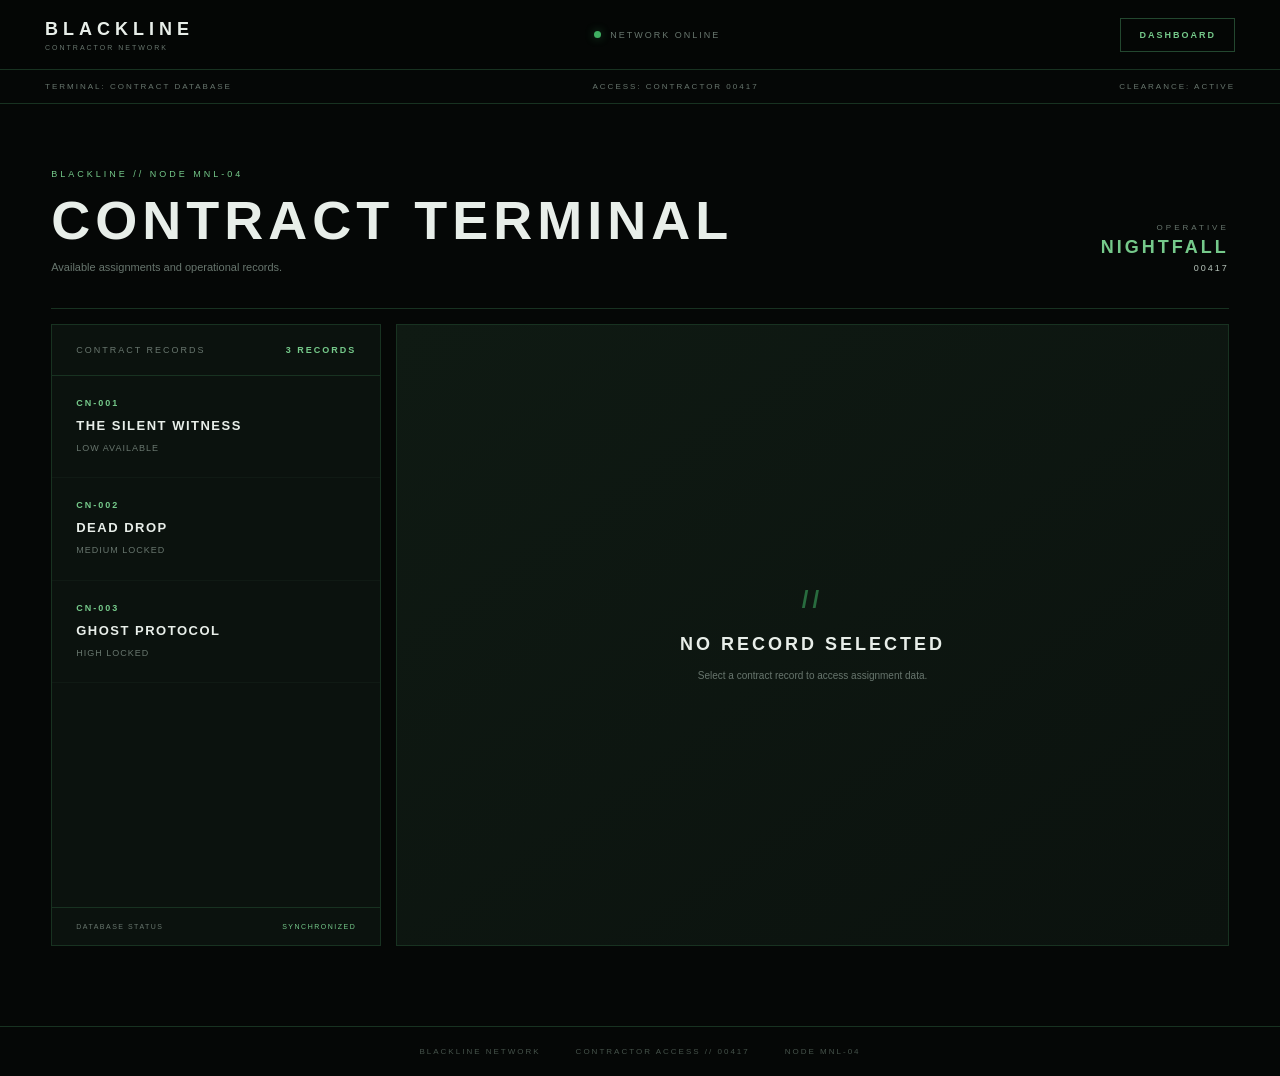
==== commit ca37b9ab: "Add first-time contractor briefing" ====
--- a/contracts.html
+++ b/contracts.html
@@ -426,10 +426,12 @@
          SCRIPTS
     ========================================= -->
 
-    <script src="./js/player-state.js"></script>
+    <script src="./js/player-state.js"></script> 
 
     <script src="./js/world-state.js"></script>
 
+    <script src="./js/progression.js"></script>
+
     <script src="./js/contracts.js"></script>
 
 
